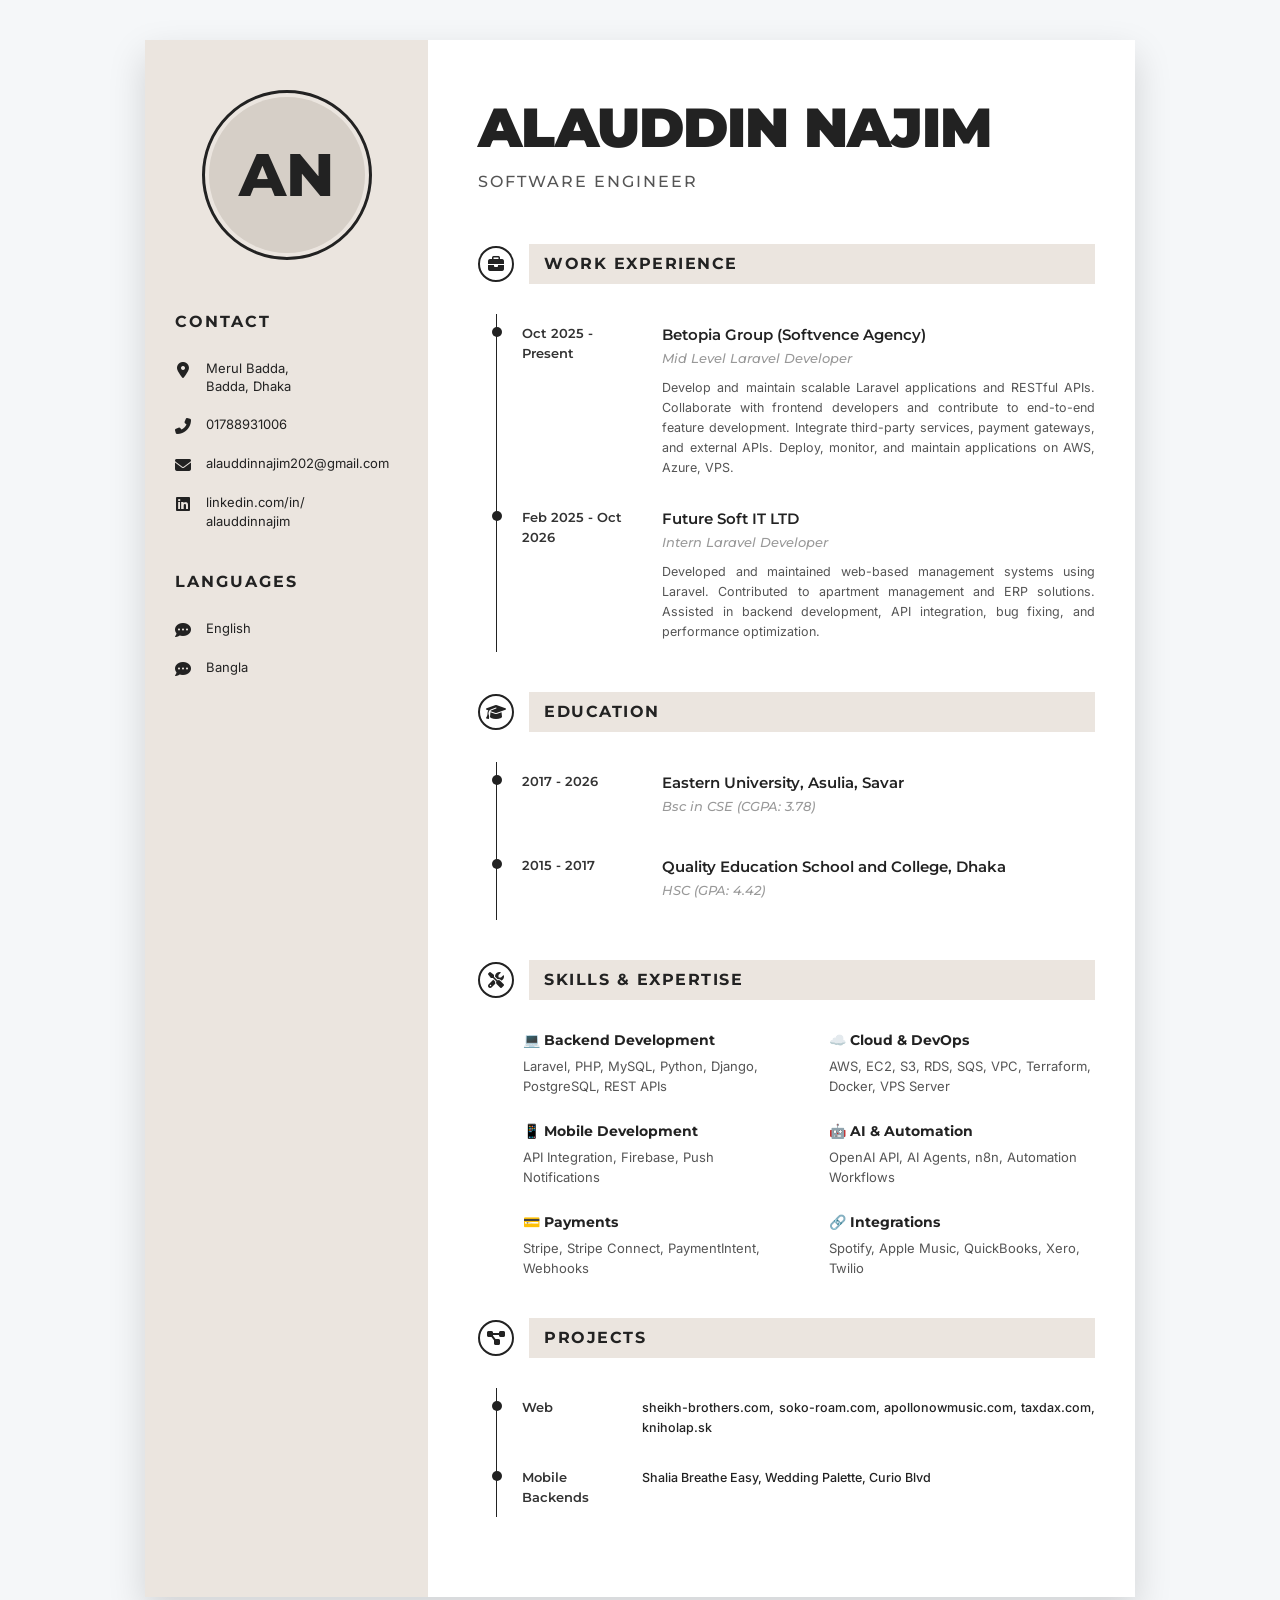
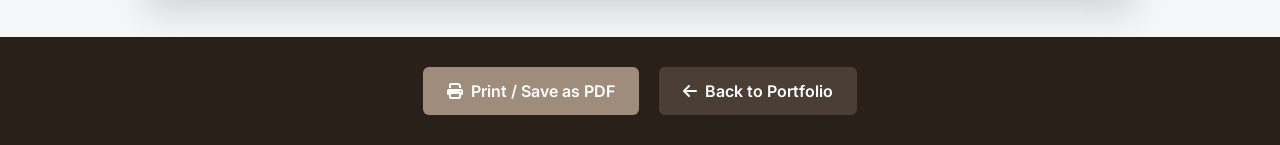
==== cv.html @ 06df1f82 "manage portfolio" ====
<!DOCTYPE html>
<html lang="en">
<head>
    <meta charset="UTF-8">
    <meta name="viewport" content="width=device-width, initial-scale=1.0">
    <title>Alauddin Najim - CV</title>
    
    <!-- Google Fonts -->
    <link rel="preconnect" href="https://fonts.googleapis.com">
    <link rel="preconnect" href="https://fonts.gstatic.com" crossorigin>
    <link href="https://fonts.googleapis.com/css2?family=Inter:wght@300;400;500;600;700&family=Montserrat:wght@400;500;700;800;900&display=swap" rel="stylesheet">
    
    <!-- Custom CSS -->
    <link rel="stylesheet" href="css/cv.css">
    
    <!-- FontAwesome for Icons -->
    <link rel="stylesheet" href="https://cdnjs.cloudflare.com/ajax/libs/font-awesome/6.4.0/css/all.min.css">
</head>
<body>
    <div class="cv-wrapper">
        <div class="cv-container">
            
            <!-- Left Sidebar -->
            <aside class="sidebar">
                <div class="profile-img-container">
                    <div class="initials-avatar">AN</div>
                </div>
                
                <section class="sidebar-section">
                    <h2>CONTACT</h2>
                    <div class="contact-item">
                        <i class="fas fa-map-marker-alt"></i>
                        <div class="contact-text">
                            Merul Badda,<br>Badda, Dhaka
                        </div>
                    </div>
                    <div class="contact-item">
                        <i class="fas fa-phone-alt"></i>
                        <div class="contact-text">01788931006</div>
                    </div>
                    <div class="contact-item">
                        <i class="fas fa-envelope"></i>
                        <div class="contact-text">alauddinnajim202@gmail.com</div>
                    </div>
                    <div class="contact-item">
                        <i class="fab fa-linkedin"></i>
                        <div class="contact-text">
                            <a href="https://linkedin.com/in/alauddinnajim-6402ba35b" target="_blank">linkedin.com/in/<br>alauddinnajim</a>
                        </div>
                    </div>
                </section>

                <section class="sidebar-section">
                    <h2>LANGUAGES</h2>
                    <div class="contact-item">
                        <i class="fas fa-comment-dots"></i>
                        <div class="contact-text">English</div>
                    </div>
                    <div class="contact-item">
                        <i class="fas fa-comment-dots"></i>
                        <div class="contact-text">Bangla</div>
                    </div>
                </section>
            </aside>

            <!-- Right Main Content -->
            <main class="main-content">
                
                <header class="header">
                    <h1>ALAUDDIN NAJIM</h1>
                    <h2>SOFTWARE ENGINEER</h2>
                    <p class="summary">Experienced Laravel Developer with 1.5+ years of hands-on experience in developing scalable web applications and RESTful APIs. Proficient in Laravel development, database design, third-party API integrations, payment gateway implementation, and cloud server deployment.</p>
                </header>

                <div class="main-body">
                    
                    <!-- WORK EXPERIENCE -->
                    <section class="main-section">
                        <div class="section-header">
                            <div class="header-icon"><i class="fas fa-briefcase"></i></div>
                            <div class="header-text-bg">WORK EXPERIENCE</div>
                        </div>
                        
                        <div class="timeline">
                            <div class="timeline-item">
                                <div class="timeline-dot"></div>
                                <div class="timeline-date">Oct 2025 - Present</div>
                                <div class="timeline-content">
                                    <h3>Betopia Group (Softvence Agency)</h3>
                                    <h4>Mid Level Laravel Developer</h4>
                                    <p>Develop and maintain scalable Laravel applications and RESTful APIs. Collaborate with frontend developers and contribute to end-to-end feature development. Integrate third-party services, payment gateways, and external APIs. Deploy, monitor, and maintain applications on AWS, Azure, VPS.</p>
                                </div>
                            </div>
                            
                            <div class="timeline-item">
                                <div class="timeline-dot"></div>
                                <div class="timeline-date">Feb 2025 - Oct 2026</div>
                                <div class="timeline-content">
                                    <h3>Future Soft IT LTD</h3>
                                    <h4>Intern Laravel Developer</h4>
                                    <p>Developed and maintained web-based management systems using Laravel. Contributed to apartment management and ERP solutions. Assisted in backend development, API integration, bug fixing, and performance optimization.</p>
                                </div>
                            </div>
                        </div>
                    </section>

                    <!-- EDUCATION -->
                    <section class="main-section">
                        <div class="section-header">
                            <div class="header-icon"><i class="fas fa-graduation-cap"></i></div>
                            <div class="header-text-bg">EDUCATION</div>
                        </div>
                        
                        <div class="timeline">
                            <div class="timeline-item">
                                <div class="timeline-dot"></div>
                                <div class="timeline-date">2017 - 2026</div>
                                <div class="timeline-content">
                                    <h3>Eastern University, Asulia, Savar</h3>
                                    <h4>Bsc in CSE (CGPA: 3.78)</h4>
                                </div>
                            </div>
                            
                            <div class="timeline-item">
                                <div class="timeline-dot"></div>
                                <div class="timeline-date">2015 - 2017</div>
                                <div class="timeline-content">
                                    <h3>Quality Education School and College, Dhaka</h3>
                                    <h4>HSC (GPA: 4.42)</h4>
                                </div>
                            </div>
                        </div>
                    </section>

                    <!-- SKILLS & EXPERTISE -->
                    <section class="main-section">
                        <div class="section-header">
                            <div class="header-icon"><i class="fas fa-tools"></i></div>
                            <div class="header-text-bg">SKILLS & EXPERTISE</div>
                        </div>
                        
                        <div class="skills-category-grid">
                            <div class="skill-group">
                                <h4>💻 Backend Development</h4>
                                <p>Laravel, PHP, MySQL, Python, Django, PostgreSQL, REST APIs</p>
                            </div>
                            <div class="skill-group">
                                <h4>☁️ Cloud & DevOps</h4>
                                <p>AWS, EC2, S3, RDS, SQS, VPC, Terraform, Docker, VPS Server</p>
                            </div>
                            <div class="skill-group">
                                <h4>📱 Mobile Development</h4>
                                <p>API Integration, Firebase, Push Notifications</p>
                            </div>
                            <div class="skill-group">
                                <h4>🤖 AI & Automation</h4>
                                <p>OpenAI API, AI Agents, n8n, Automation Workflows</p>
                            </div>
                            <div class="skill-group">
                                <h4>💳 Payments</h4>
                                <p>Stripe, Stripe Connect, PaymentIntent, Webhooks</p>
                            </div>
                            <div class="skill-group">
                                <h4>🔗 Integrations</h4>
                                <p>Spotify, Apple Music, QuickBooks, Xero, Twilio</p>
                            </div>
                        </div>
                    </section>

                    <!-- PROJECTS -->
                    <section class="main-section">
                        <div class="section-header">
                            <div class="header-icon"><i class="fas fa-project-diagram"></i></div>
                            <div class="header-text-bg">PROJECTS</div>
                        </div>
                        
                        <div class="timeline projects-timeline">
                            <div class="timeline-item">
                                <div class="timeline-dot"></div>
                                <div class="timeline-date">Web</div>
                                <div class="timeline-content">
                                    <p>sheikh-brothers.com, soko-roam.com, apollonowmusic.com, taxdax.com, kniholap.sk</p>
                                </div>
                            </div>
                            <div class="timeline-item">
                                <div class="timeline-dot"></div>
                                <div class="timeline-date">Mobile Backends</div>
                                <div class="timeline-content">
                                    <p>Shalia Breathe Easy, Wedding Palette, Curio Blvd</p>
                                </div>
                            </div>
                        </div>
                    </section>
                </div>
            </main>
        </div>
    </div>
    
    <div class="print-btn-container no-print">
        <button onclick="window.print()" class="print-btn"><i class="fas fa-print"></i> Print / Save as PDF</button>
        <a href="index.html" class="back-btn"><i class="fas fa-arrow-left"></i> Back to Portfolio</a>
    </div>
</body>
</html>
---- css/cv.css ----
:root {
    --cv-bg-outer: #f5f7f9;
    --cv-sidebar: #ebe5df;
    --cv-white: #ffffff;
    --cv-dark: #222222;
    --cv-text: #555555;
    --cv-date: #333333;
}

* {
    margin: 0;
    padding: 0;
    box-sizing: border-box;
}

body {
    font-family: 'Inter', sans-serif;
    background-color: var(--cv-bg-outer);
    color: var(--cv-text);
    line-height: 1.5;
}

/* Print Buttons */
.no-print {
    display: flex;
    justify-content: center;
    gap: 20px;
    padding: 30px;
    background: #2a201a;
}
.print-btn, .back-btn {
    padding: 12px 24px;
    border: none;
    border-radius: 6px;
    font-size: 16px;
    font-weight: 600;
    cursor: pointer;
    font-family: 'Inter', sans-serif;
    text-decoration: none;
    display: inline-flex;
    align-items: center;
    gap: 8px;
    transition: 0.3s;
}
.print-btn { background: #9f8c7a; color: #fff; }
.print-btn:hover { background: #877563; }
.back-btn { background: #4a3e35; color: #fff; }
.back-btn:hover { background: #5a4c42; }

/* Wrapper */
.cv-wrapper {
    width: 262mm;
    margin: 40px auto;
    background: var(--cv-white);
    box-shadow: 0 15px 35px rgba(0,0,0,0.15);
}

.cv-container {
    width: 100%;
    min-height: 297mm;
    display: grid;
    grid-template-columns: 75mm 1fr;
}

/* Sidebar */
.sidebar {
    background: var(--cv-sidebar);
    padding: 50px 30px 40px;
}

.profile-img-container {
    text-align: center;
    margin-bottom: 50px;
}

.initials-avatar {
    width: 170px;
    height: 170px;
    background: #d6cfc7;
    color: var(--cv-dark);
    border-radius: 50%;
    display: flex;
    align-items: center;
    justify-content: center;
    font-size: 60px;
    font-family: 'Montserrat', sans-serif;
    font-weight: 800;
    margin: 0 auto;
    border: 3px solid var(--cv-dark);
    padding: 4px;
    background-clip: content-box;
}

.sidebar-section {
    margin-bottom: 40px;
}

.sidebar-section h2 {
    font-family: 'Montserrat', sans-serif;
    font-size: 16px;
    letter-spacing: 2px;
    color: var(--cv-dark);
    margin-bottom: 25px;
    text-transform: uppercase;
}

.contact-item {
    display: flex;
    align-items: flex-start;
    gap: 15px;
    margin-bottom: 20px;
    font-size: 13px;
    color: var(--cv-dark);
}

.contact-item i {
    color: var(--cv-dark);
    font-size: 16px;
    margin-top: 3px;
    width: 16px;
    text-align: center;
}

.contact-text {
    line-height: 1.4;
}

.contact-item a {
    color: var(--cv-dark);
    text-decoration: none;
}

/* Main Content */
.main-content {
    background: var(--cv-white);
    padding-top: 60px;
}

.header {
    padding-left: 50px;
    padding-right: 40px;
    margin-bottom: 50px;
}

.header h1 {
    font-family: 'Montserrat', sans-serif;
    font-size: 55px;
    color: var(--cv-dark);
    line-height: 1;
    font-weight: 900;
    margin-bottom: 15px;
    text-transform: uppercase;
    letter-spacing: -1px;
}

.header h2 {
    font-family: 'Montserrat', sans-serif;
    font-size: 16px;
    color: var(--cv-text);
    letter-spacing: 2px;
    text-transform: uppercase;
    font-weight: 500;
    margin-bottom: 30px;
}

.summary {
    display: none; 
}

.main-body {
    padding: 0 40px 40px 50px;
}

.main-section {
    margin-bottom: 40px;
}

/* Section Header styling */
.section-header {
    display: flex;
    align-items: center;
    margin-bottom: 30px;
}

.header-icon {
    width: 36px;
    height: 36px;
    border-radius: 50%;
    border: 2px solid var(--cv-dark);
    display: flex;
    align-items: center;
    justify-content: center;
    color: var(--cv-dark);
    font-size: 16px;
    flex-shrink: 0;
    margin-right: 15px;
    background: #fff;
    z-index: 2;
}

.header-text-bg {
    font-family: 'Montserrat', sans-serif;
    font-size: 16px;
    letter-spacing: 1.5px;
    color: var(--cv-dark);
    font-weight: 700;
    background: var(--cv-sidebar);
    padding: 8px 15px;
    width: 100%;
    text-transform: uppercase;
}

/* Timeline */
.timeline {
    border-left: 1.5px solid var(--cv-dark);
    margin-left: 18px;
    padding-left: 25px;
    padding-top: 10px;
    padding-bottom: 10px;
}

.timeline-item {
    position: relative;
    margin-bottom: 30px;
    display: flex;
    gap: 20px;
}

.timeline-item:last-child {
    margin-bottom: 0;
}

.timeline-dot {
    position: absolute;
    left: -30.5px; 
    top: 3px;
    width: 10px;
    height: 10px;
    background: var(--cv-dark);
    border-radius: 50%;
}

.timeline-date {
    font-family: 'Montserrat', sans-serif;
    font-size: 13px;
    font-weight: 600;
    color: var(--cv-date);
    width: 120px;
    flex-shrink: 0;
}

.timeline-content {
    flex-grow: 1;
}

.timeline-content h3 {
    font-family: 'Montserrat', sans-serif;
    font-size: 15px;
    color: var(--cv-dark);
    font-weight: 600;
    margin-bottom: 2px;
}

.timeline-content h4 {
    font-family: 'Montserrat', sans-serif;
    font-size: 13px;
    color: #999;
    font-weight: 500;
    font-style: italic;
    margin-bottom: 10px;
}

.timeline-content p {
    font-size: 12.5px;
    color: var(--cv-text);
    text-align: justify;
    line-height: 1.6;
}

.projects-timeline .timeline-date {
    width: 100px;
}
.projects-timeline p {
    font-weight: 500;
    color: var(--cv-dark);
}

/* Skills Category Layout */
.skills-category-grid {
    display: grid;
    grid-template-columns: 1fr 1fr;
    gap: 25px 40px;
    margin-left: 45px; 
}

.skill-group h4 {
    font-family: 'Montserrat', sans-serif;
    font-size: 14px;
    color: var(--cv-dark);
    font-weight: 700;
    margin-bottom: 6px;
}

.skill-group p {
    font-size: 13px;
    color: var(--cv-text);
    line-height: 1.5;
}

/* Print Settings */
@media print {
    body { background: #fff; margin: 0; padding: 0; }
    .no-print { display: none !important; }
    .cv-wrapper { width: 100%; margin: 0; box-shadow: none; }
    .cv-container { min-height: 100%; }
    * { -webkit-print-color-adjust: exact !important; print-color-adjust: exact !important; }
}
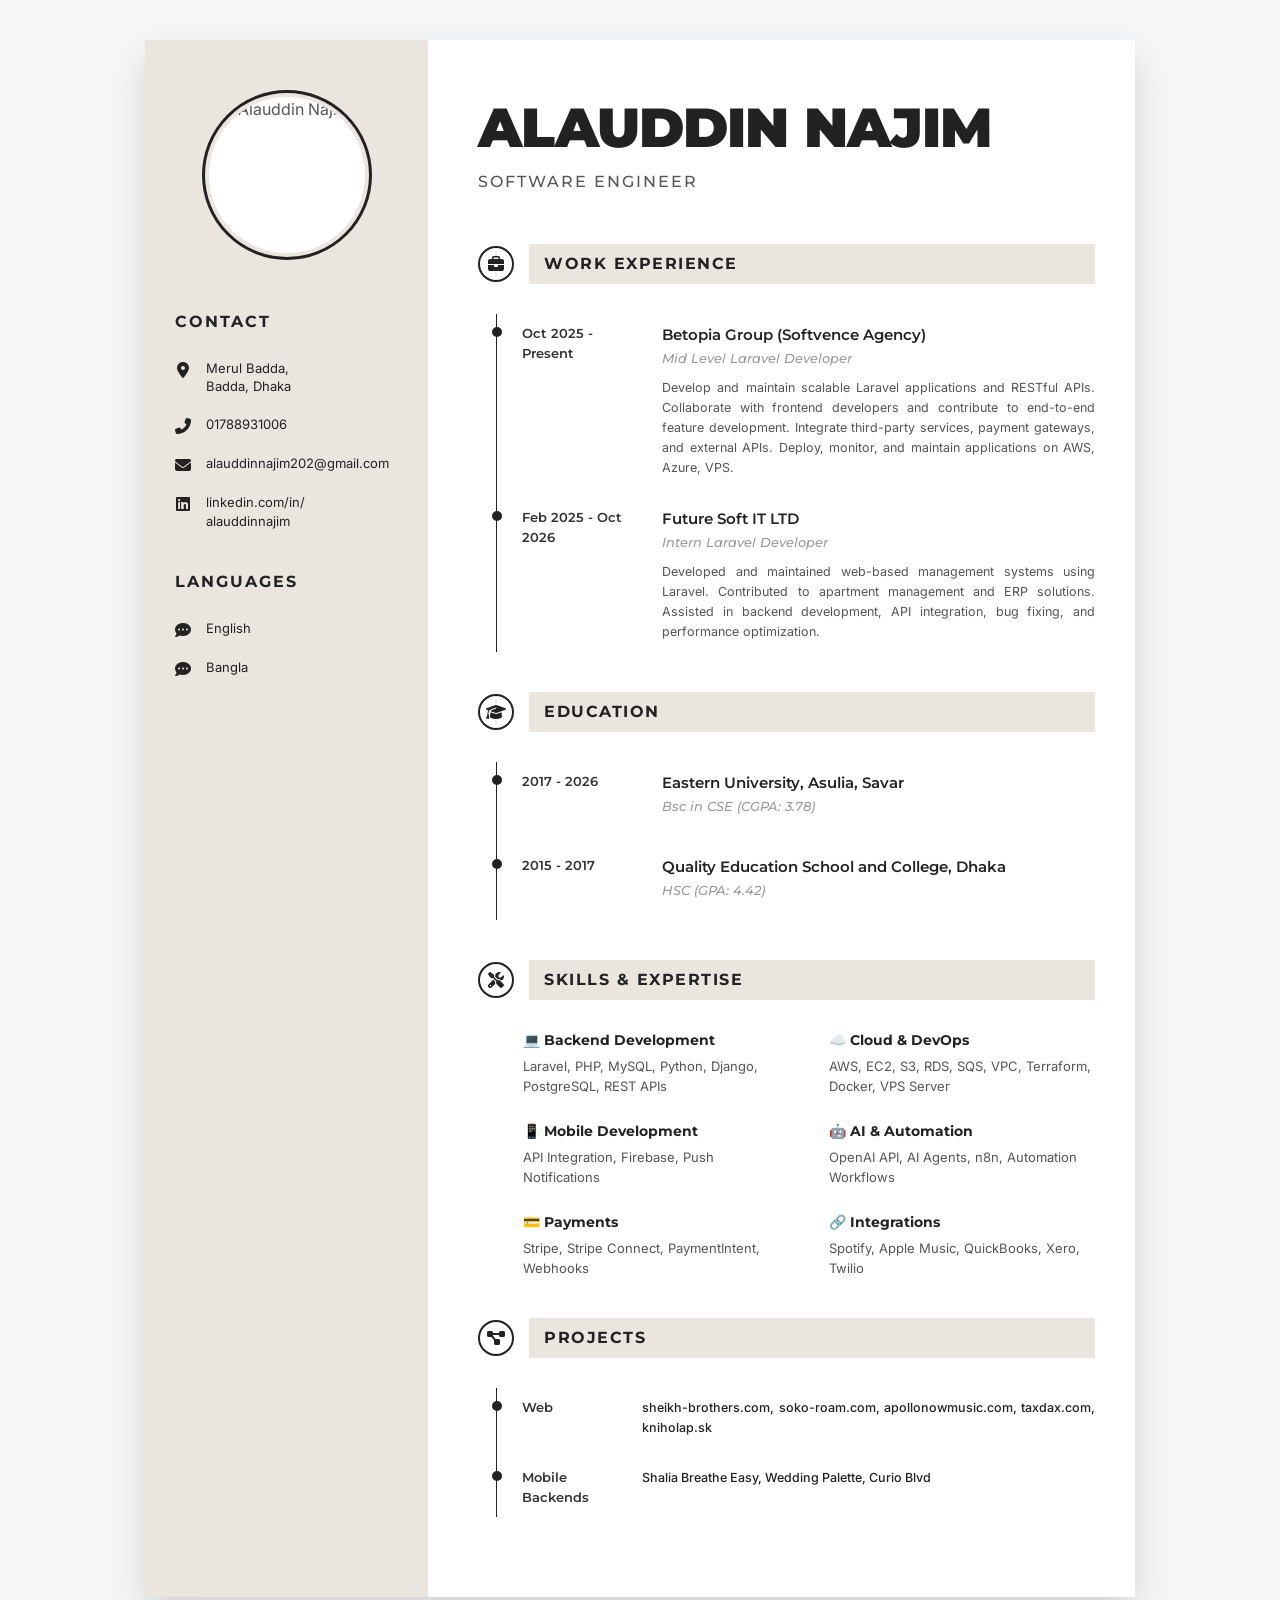
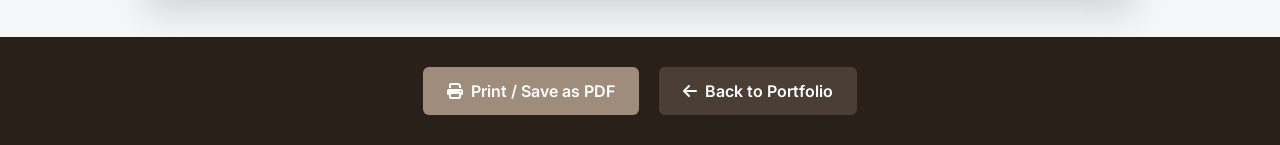
==== commit a5912ad2: "manage profile" ====
--- a/cv.html
+++ b/cv.html
@@ -23,7 +23,7 @@
             <!-- Left Sidebar -->
             <aside class="sidebar">
                 <div class="profile-img-container">
-                    <div class="initials-avatar">AN</div>
+                    <img src="https://github.com/alauddinNajim202.png" alt="Alauddin Najim" class="profile-avatar">
                 </div>
                 
                 <section class="sidebar-section">
--- a/css/cv.css
+++ b/css/cv.css
@@ -73,22 +73,17 @@
     margin-bottom: 50px;
 }
 
-.initials-avatar {
+.profile-avatar {
     width: 170px;
     height: 170px;
-    background: #d6cfc7;
-    color: var(--cv-dark);
     border-radius: 50%;
-    display: flex;
-    align-items: center;
-    justify-content: center;
-    font-size: 60px;
-    font-family: 'Montserrat', sans-serif;
-    font-weight: 800;
     margin: 0 auto;
     border: 3px solid var(--cv-dark);
     padding: 4px;
     background-clip: content-box;
+    object-fit: cover;
+    display: block;
+    background-color: var(--cv-white);
 }
 
 .sidebar-section {
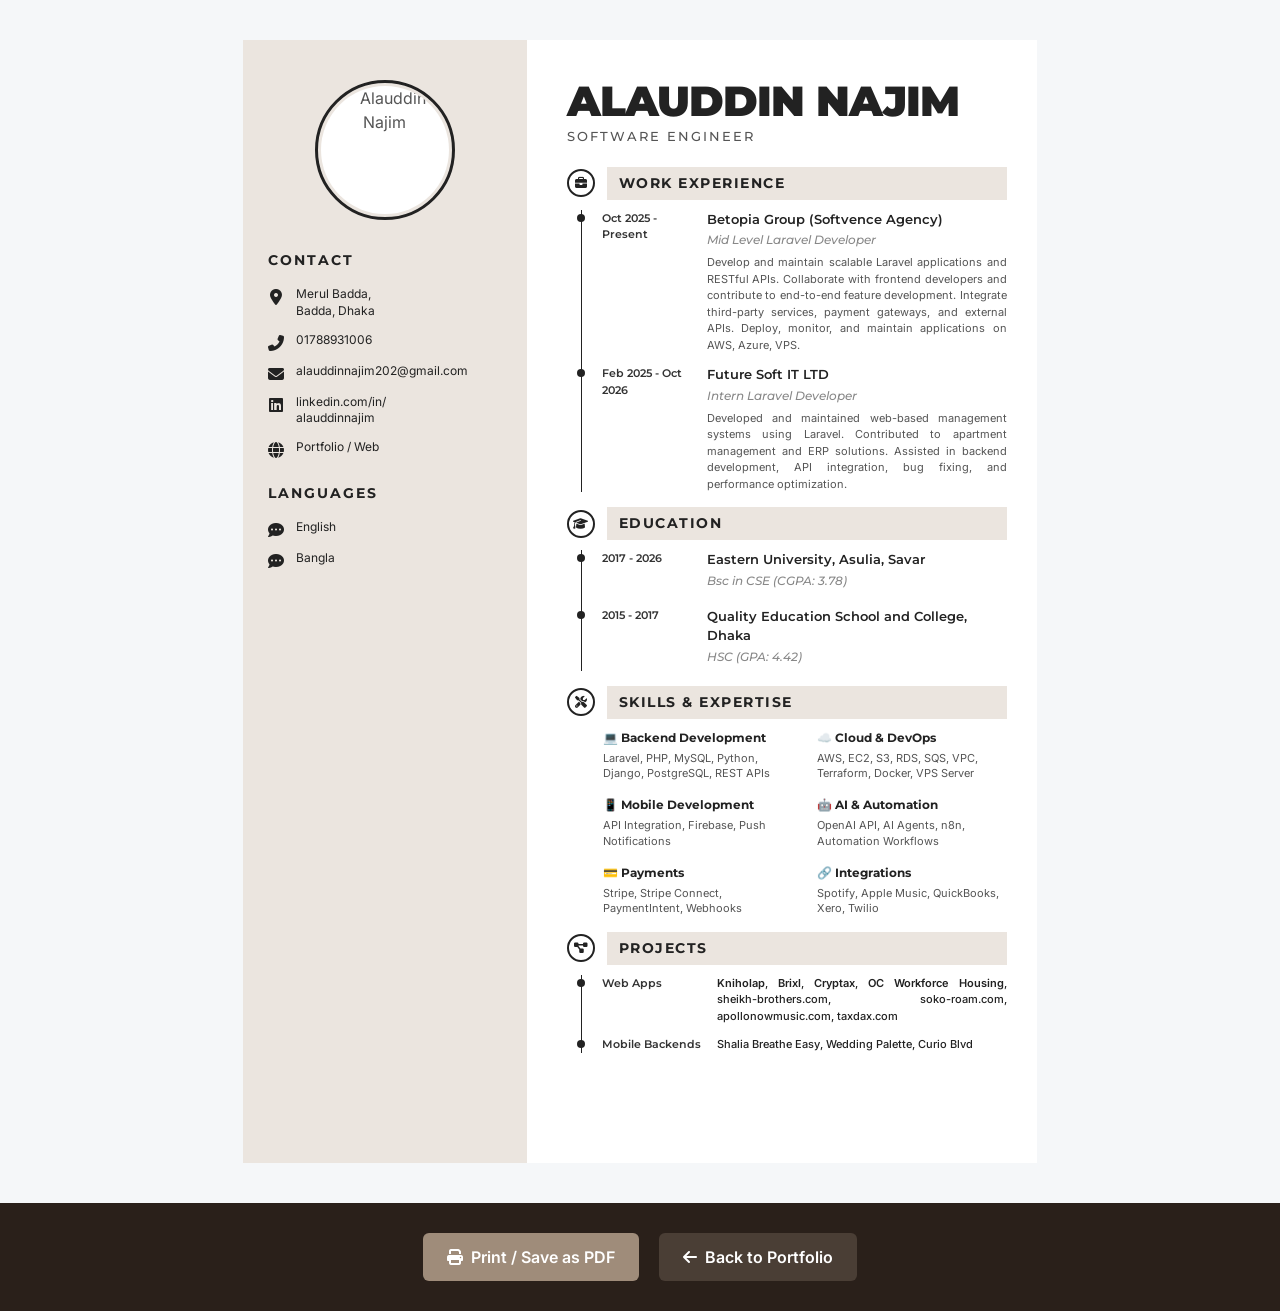
==== commit 4737836e: "manage profile" ====
--- a/cv.html
+++ b/cv.html
@@ -48,6 +48,12 @@
                             <a href="https://linkedin.com/in/alauddinnajim-6402ba35b" target="_blank">linkedin.com/in/<br>alauddinnajim</a>
                         </div>
                     </div>
+                    <div class="contact-item">
+                        <i class="fas fa-globe"></i>
+                        <div class="contact-text">
+                            <a href="https://alauddinnajim202.github.io/dev-per-portfolio/" target="_blank">Portfolio / Web</a>
+                        </div>
+                    </div>
                 </section>
 
                 <section class="sidebar-section">
@@ -177,9 +183,15 @@
                         <div class="timeline projects-timeline">
                             <div class="timeline-item">
                                 <div class="timeline-dot"></div>
-                                <div class="timeline-date">Web</div>
-                                <div class="timeline-content">
-                                    <p>sheikh-brothers.com, soko-roam.com, apollonowmusic.com, taxdax.com, kniholap.sk</p>
+                                <div class="timeline-date">Web Apps</div>
+                                <div class="timeline-content">
+                                    <p>
+                                        <a href="https://kniholap.sk" target="_blank" style="color:var(--cv-dark); font-weight:600; text-decoration:none;">Kniholap</a>, 
+                                        <a href="https://brixl.ca" target="_blank" style="color:var(--cv-dark); font-weight:600; text-decoration:none;">Brixl</a>, 
+                                        <a href="https://cryptax-dev.nl" target="_blank" style="color:var(--cv-dark); font-weight:600; text-decoration:none;">Cryptax</a>, 
+                                        <a href="https://ocworkforcehousing.com" target="_blank" style="color:var(--cv-dark); font-weight:600; text-decoration:none;">OC Workforce Housing</a>, 
+                                        sheikh-brothers.com, soko-roam.com, apollonowmusic.com, taxdax.com
+                                    </p>
                                 </div>
                             </div>
                             <div class="timeline-item">
--- a/css/cv.css
+++ b/css/cv.css
@@ -49,10 +49,10 @@
 
 /* Wrapper */
 .cv-wrapper {
-    width: 262mm;
+    width: 210mm; /* strictly A4 width */
     margin: 40px auto;
     background: var(--cv-white);
-    box-shadow: 0 15px 35px rgba(0,0,0,0.15);
+    /* box-shadow: 0 15px 35px rgba(0,0,0,0.15); */
 }
 
 .cv-container {
@@ -65,21 +65,21 @@
 /* Sidebar */
 .sidebar {
     background: var(--cv-sidebar);
-    padding: 50px 30px 40px;
+    padding: 40px 25px 20px;
 }
 
 .profile-img-container {
     text-align: center;
-    margin-bottom: 50px;
+    margin-bottom: 30px;
 }
 
 .profile-avatar {
-    width: 170px;
-    height: 170px;
+    width: 140px;
+    height: 140px;
     border-radius: 50%;
     margin: 0 auto;
     border: 3px solid var(--cv-dark);
-    padding: 4px;
+    padding: 3px;
     background-clip: content-box;
     object-fit: cover;
     display: block;
@@ -87,24 +87,24 @@
 }
 
 .sidebar-section {
-    margin-bottom: 40px;
+    margin-bottom: 25px;
 }
 
 .sidebar-section h2 {
     font-family: 'Montserrat', sans-serif;
-    font-size: 16px;
+    font-size: 14px;
     letter-spacing: 2px;
     color: var(--cv-dark);
-    margin-bottom: 25px;
+    margin-bottom: 15px;
     text-transform: uppercase;
 }
 
 .contact-item {
     display: flex;
     align-items: flex-start;
-    gap: 15px;
-    margin-bottom: 20px;
-    font-size: 13px;
+    gap: 12px;
+    margin-bottom: 12px;
+    font-size: 12px;
     color: var(--cv-dark);
 }
 
@@ -128,34 +128,34 @@
 /* Main Content */
 .main-content {
     background: var(--cv-white);
-    padding-top: 60px;
+    padding-top: 40px;
 }
 
 .header {
-    padding-left: 50px;
-    padding-right: 40px;
-    margin-bottom: 50px;
+    padding-left: 40px;
+    padding-right: 30px;
+    margin-bottom: 20px;
 }
 
 .header h1 {
     font-family: 'Montserrat', sans-serif;
-    font-size: 55px;
+    font-size: 42px;
     color: var(--cv-dark);
     line-height: 1;
     font-weight: 900;
-    margin-bottom: 15px;
+    margin-bottom: 5px;
     text-transform: uppercase;
     letter-spacing: -1px;
 }
 
 .header h2 {
     font-family: 'Montserrat', sans-serif;
-    font-size: 16px;
+    font-size: 13px;
     color: var(--cv-text);
     letter-spacing: 2px;
     text-transform: uppercase;
     font-weight: 500;
-    margin-bottom: 30px;
+    margin-bottom: 5px;
 }
 
 .summary {
@@ -163,44 +163,44 @@
 }
 
 .main-body {
-    padding: 0 40px 40px 50px;
+    padding: 0 30px 10px 40px;
 }
 
 .main-section {
-    margin-bottom: 40px;
+    margin-bottom: 15px;
 }
 
 /* Section Header styling */
 .section-header {
     display: flex;
     align-items: center;
-    margin-bottom: 30px;
+    margin-bottom: 10px;
 }
 
 .header-icon {
-    width: 36px;
-    height: 36px;
+    width: 28px;
+    height: 28px;
     border-radius: 50%;
     border: 2px solid var(--cv-dark);
     display: flex;
     align-items: center;
     justify-content: center;
     color: var(--cv-dark);
-    font-size: 16px;
+    font-size: 12px;
     flex-shrink: 0;
-    margin-right: 15px;
+    margin-right: 12px;
     background: #fff;
     z-index: 2;
 }
 
 .header-text-bg {
     font-family: 'Montserrat', sans-serif;
-    font-size: 16px;
+    font-size: 14px;
     letter-spacing: 1.5px;
     color: var(--cv-dark);
     font-weight: 700;
     background: var(--cv-sidebar);
-    padding: 8px 15px;
+    padding: 6px 12px;
     width: 100%;
     text-transform: uppercase;
 }
@@ -208,17 +208,17 @@
 /* Timeline */
 .timeline {
     border-left: 1.5px solid var(--cv-dark);
-    margin-left: 18px;
-    padding-left: 25px;
-    padding-top: 10px;
-    padding-bottom: 10px;
+    margin-left: 14px;
+    padding-left: 20px;
+    padding-top: 0px;
+    padding-bottom: 0px;
 }
 
 .timeline-item {
     position: relative;
-    margin-bottom: 30px;
-    display: flex;
-    gap: 20px;
+    margin-bottom: 12px;
+    display: flex;
+    gap: 15px;
 }
 
 .timeline-item:last-child {
@@ -227,20 +227,20 @@
 
 .timeline-dot {
     position: absolute;
-    left: -30.5px; 
-    top: 3px;
-    width: 10px;
-    height: 10px;
+    left: -25px; 
+    top: 4px;
+    width: 8px;
+    height: 8px;
     background: var(--cv-dark);
     border-radius: 50%;
 }
 
 .timeline-date {
     font-family: 'Montserrat', sans-serif;
-    font-size: 13px;
+    font-size: 11px;
     font-weight: 600;
     color: var(--cv-date);
-    width: 120px;
+    width: 90px;
     flex-shrink: 0;
 }
 
@@ -250,7 +250,7 @@
 
 .timeline-content h3 {
     font-family: 'Montserrat', sans-serif;
-    font-size: 15px;
+    font-size: 13px;
     color: var(--cv-dark);
     font-weight: 600;
     margin-bottom: 2px;
@@ -258,18 +258,18 @@
 
 .timeline-content h4 {
     font-family: 'Montserrat', sans-serif;
-    font-size: 13px;
-    color: #999;
+    font-size: 12px;
+    color: #888;
     font-weight: 500;
     font-style: italic;
-    margin-bottom: 10px;
+    margin-bottom: 5px;
 }
 
 .timeline-content p {
-    font-size: 12.5px;
+    font-size: 11px;
     color: var(--cv-text);
     text-align: justify;
-    line-height: 1.6;
+    line-height: 1.5;
 }
 
 .projects-timeline .timeline-date {
@@ -284,29 +284,33 @@
 .skills-category-grid {
     display: grid;
     grid-template-columns: 1fr 1fr;
-    gap: 25px 40px;
-    margin-left: 45px; 
+    gap: 15px 25px;
+    margin-left: 36px; 
 }
 
 .skill-group h4 {
     font-family: 'Montserrat', sans-serif;
-    font-size: 14px;
+    font-size: 12px;
     color: var(--cv-dark);
     font-weight: 700;
-    margin-bottom: 6px;
+    margin-bottom: 4px;
 }
 
 .skill-group p {
-    font-size: 13px;
+    font-size: 11px;
     color: var(--cv-text);
-    line-height: 1.5;
+    line-height: 1.4;
 }
 
 /* Print Settings */
 @media print {
+    @page {
+        size: A4;
+        margin: 0;
+    }
     body { background: #fff; margin: 0; padding: 0; }
     .no-print { display: none !important; }
-    .cv-wrapper { width: 100%; margin: 0; box-shadow: none; }
-    .cv-container { min-height: 100%; }
+    .cv-wrapper { width: 210mm; height: 297mm; margin: 0; box-shadow: none; overflow: hidden; }
+    .cv-container { min-height: 297mm; height: 297mm; }
     * { -webkit-print-color-adjust: exact !important; print-color-adjust: exact !important; }
 }
